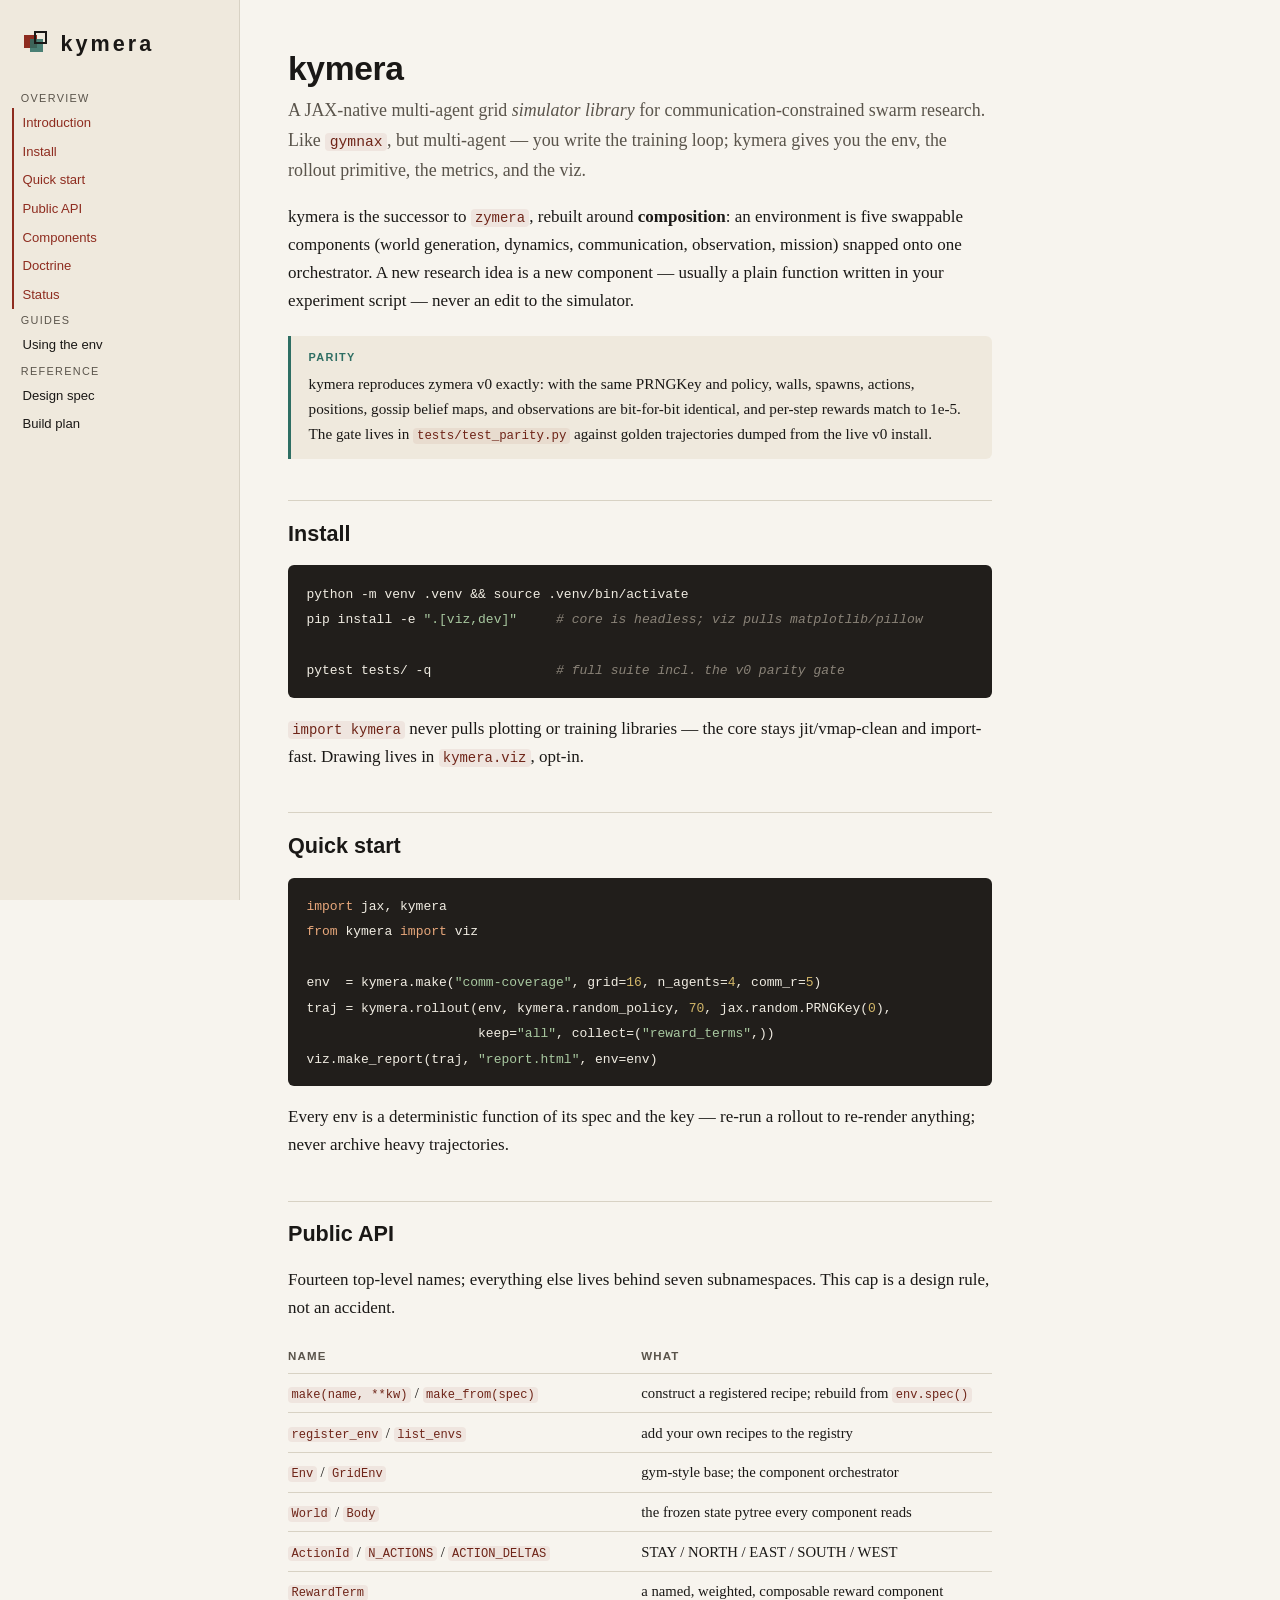
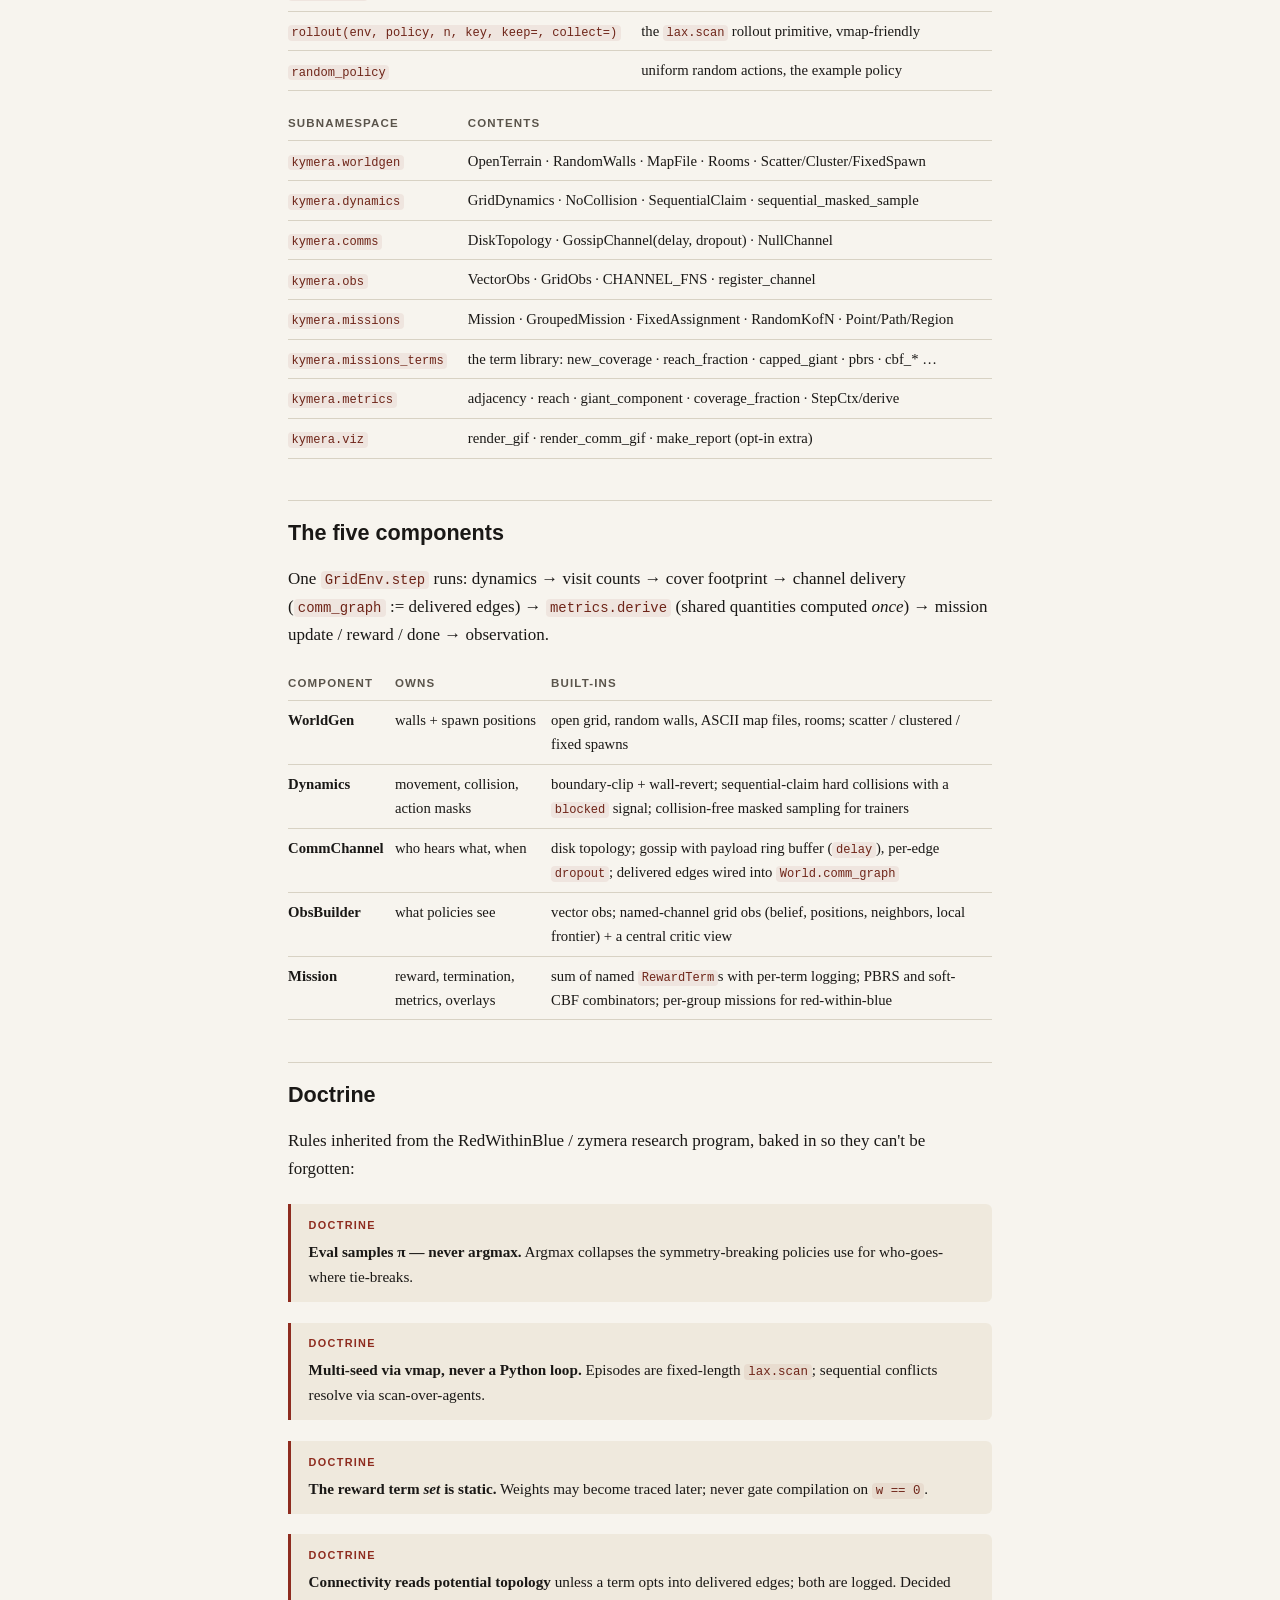
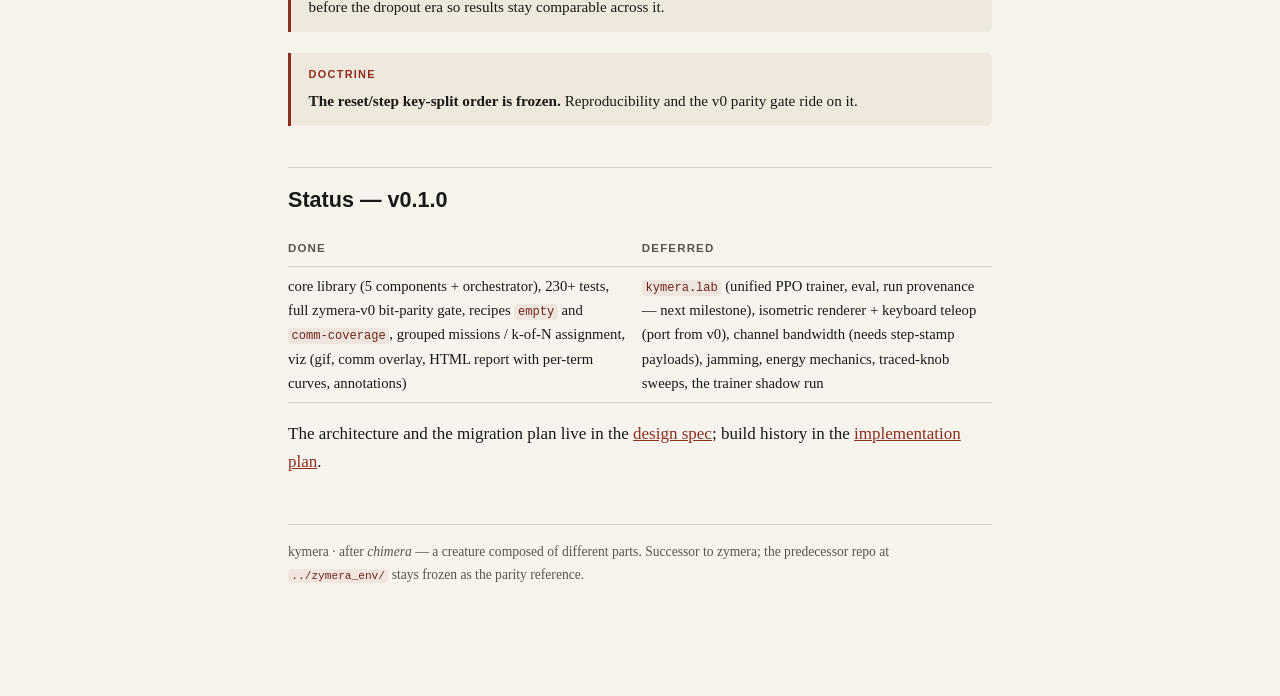
==== docs/index.html @ 515872e5 "feat: viz (gif/comm-overlay/report/annotations) + webpage docs + env tutorial Docs are self-containe" ====
<!DOCTYPE html>
<html lang="en">
<head>
<meta charset="utf-8">
<meta name="viewport" content="width=device-width, initial-scale=1">
<title>kymera — JAX-native multi-agent grid simulator</title>
<link rel="stylesheet" href="style.css">
<script src="docs.js" defer></script>
</head>
<body>

<aside class="sidebar">
  <a class="brand" href="index.html">
    <svg width="30" height="30" viewBox="0 0 30 30" aria-hidden="true">
      <rect x="3"  y="7" width="13" height="13" fill="#8e2c1f"/>
      <rect x="9"  y="11" width="13" height="13" fill="#2e6e63" opacity="0.85"/>
      <rect x="14" y="4" width="11" height="11" fill="none" stroke="#1a1816" stroke-width="2"/>
    </svg>
    <span class="name">kymera</span>
  </a>
  <nav>
    <span class="group">Overview</span>
    <a href="index.html">Introduction</a>
    <a href="index.html#install">Install</a>
    <a href="index.html#quickstart">Quick start</a>
    <a href="index.html#api">Public API</a>
    <a href="index.html#components">Components</a>
    <a href="index.html#doctrine">Doctrine</a>
    <a href="index.html#status">Status</a>
    <span class="group">Guides</span>
    <a href="tutorial-env.html">Using the env</a>
    <span class="group">Reference</span>
    <a href="specs/2026-06-11-kymera-design.md">Design spec</a>
    <a href="plans/2026-06-12-kymera-implementation.md">Build plan</a>
  </nav>
</aside>

<main>
<section>
  <h1>kymera</h1>
  <p class="lede">A JAX-native multi-agent grid <em>simulator library</em> for
  communication-constrained swarm research. Like <code>gymnax</code>, but
  multi-agent — you write the training loop; kymera gives you the env, the
  rollout primitive, the metrics, and the viz.</p>

  <p>kymera is the successor to <code>zymera</code>, rebuilt around
  <strong>composition</strong>: an environment is five swappable components
  (world generation, dynamics, communication, observation, mission) snapped
  onto one orchestrator. A new research idea is a new component — usually a
  plain function written in your experiment script — never an edit to the
  simulator.</p>

  <div class="parity"><span class="tag">Parity</span>
  kymera reproduces zymera&nbsp;v0 exactly: with the same PRNGKey and policy,
  walls, spawns, actions, positions, gossip belief maps, and observations are
  bit-for-bit identical, and per-step rewards match to 1e-5. The gate lives in
  <code>tests/test_parity.py</code> against golden trajectories dumped from the
  live v0 install.</div>
</section>

<section id="install">
  <h2>Install</h2>
  <pre><code>python -m venv .venv && source .venv/bin/activate
pip install -e ".[viz,dev]"     # core is headless; viz pulls matplotlib/pillow

pytest tests/ -q                # full suite incl. the v0 parity gate</code></pre>
  <p><code>import kymera</code> never pulls plotting or training libraries —
  the core stays jit/vmap-clean and import-fast. Drawing lives in
  <code>kymera.viz</code>, opt-in.</p>
</section>

<section id="quickstart">
  <h2>Quick start</h2>
  <pre><code>import jax, kymera
from kymera import viz

env  = kymera.make("comm-coverage", grid=16, n_agents=4, comm_r=5)
traj = kymera.rollout(env, kymera.random_policy, 70, jax.random.PRNGKey(0),
                      keep="all", collect=("reward_terms",))
viz.make_report(traj, "report.html", env=env)</code></pre>
  <p>Every env is a deterministic function of its spec and the key — re-run a
  rollout to re-render anything; never archive heavy trajectories.</p>
</section>

<section id="api">
  <h2>Public API</h2>
  <p>Fourteen top-level names; everything else lives behind seven
  subnamespaces. This cap is a design rule, not an accident.</p>
  <table>
    <tr><th>name</th><th>what</th></tr>
    <tr><td><code>make(name, **kw)</code> / <code>make_from(spec)</code></td>
        <td>construct a registered recipe; rebuild from <code>env.spec()</code></td></tr>
    <tr><td><code>register_env</code> / <code>list_envs</code></td>
        <td>add your own recipes to the registry</td></tr>
    <tr><td><code>Env</code> / <code>GridEnv</code></td>
        <td>gym-style base; the component orchestrator</td></tr>
    <tr><td><code>World</code> / <code>Body</code></td>
        <td>the frozen state pytree every component reads</td></tr>
    <tr><td><code>ActionId</code> / <code>N_ACTIONS</code> / <code>ACTION_DELTAS</code></td>
        <td>STAY / NORTH / EAST / SOUTH / WEST</td></tr>
    <tr><td><code>RewardTerm</code></td>
        <td>a named, weighted, composable reward component</td></tr>
    <tr><td><code>rollout(env, policy, n, key, keep=, collect=)</code></td>
        <td>the <code>lax.scan</code> rollout primitive, vmap-friendly</td></tr>
    <tr><td><code>random_policy</code></td>
        <td>uniform random actions, the example policy</td></tr>
  </table>
  <table>
    <tr><th>subnamespace</th><th>contents</th></tr>
    <tr><td><code>kymera.worldgen</code></td><td>OpenTerrain · RandomWalls · MapFile · Rooms · Scatter/Cluster/FixedSpawn</td></tr>
    <tr><td><code>kymera.dynamics</code></td><td>GridDynamics · NoCollision · SequentialClaim · sequential_masked_sample</td></tr>
    <tr><td><code>kymera.comms</code></td><td>DiskTopology · GossipChannel(delay, dropout) · NullChannel</td></tr>
    <tr><td><code>kymera.obs</code></td><td>VectorObs · GridObs · CHANNEL_FNS · register_channel</td></tr>
    <tr><td><code>kymera.missions</code></td><td>Mission · GroupedMission · FixedAssignment · RandomKofN · Point/Path/Region</td></tr>
    <tr><td><code>kymera.missions_terms</code></td><td>the term library: new_coverage · reach_fraction · capped_giant · pbrs · cbf_* …</td></tr>
    <tr><td><code>kymera.metrics</code></td><td>adjacency · reach · giant_component · coverage_fraction · StepCtx/derive</td></tr>
    <tr><td><code>kymera.viz</code></td><td>render_gif · render_comm_gif · make_report (opt-in extra)</td></tr>
  </table>
</section>

<section id="components">
  <h2>The five components</h2>
  <p>One <code>GridEnv.step</code> runs: dynamics → visit counts → cover
  footprint → channel delivery (<code>comm_graph</code> := delivered edges) →
  <code>metrics.derive</code> (shared quantities computed <em>once</em>) →
  mission update / reward / done → observation.</p>
  <table>
    <tr><th>component</th><th>owns</th><th>built-ins</th></tr>
    <tr><td><strong>WorldGen</strong></td><td>walls + spawn positions</td>
        <td>open grid, random walls, ASCII map files, rooms; scatter / clustered / fixed spawns</td></tr>
    <tr><td><strong>Dynamics</strong></td><td>movement, collision, action masks</td>
        <td>boundary-clip + wall-revert; sequential-claim hard collisions with a <code>blocked</code> signal; collision-free masked sampling for trainers</td></tr>
    <tr><td><strong>CommChannel</strong></td><td>who hears what, when</td>
        <td>disk topology; gossip with payload ring buffer (<code>delay</code>), per-edge <code>dropout</code>; delivered edges wired into <code>World.comm_graph</code></td></tr>
    <tr><td><strong>ObsBuilder</strong></td><td>what policies see</td>
        <td>vector obs; named-channel grid obs (belief, positions, neighbors, local frontier) + a central critic view</td></tr>
    <tr><td><strong>Mission</strong></td><td>reward, termination, metrics, overlays</td>
        <td>sum of named <code>RewardTerm</code>s with per-term logging; PBRS and soft-CBF combinators; per-group missions for red-within-blue</td></tr>
  </table>
</section>

<section id="doctrine">
  <h2>Doctrine</h2>
  <p>Rules inherited from the RedWithinBlue / zymera research program, baked in
  so they can't be forgotten:</p>
  <div class="doctrine"><span class="tag">Doctrine</span>
  <strong>Eval samples π — never argmax.</strong> Argmax collapses the
  symmetry-breaking policies use for who-goes-where tie-breaks.</div>
  <div class="doctrine"><span class="tag">Doctrine</span>
  <strong>Multi-seed via vmap, never a Python loop.</strong> Episodes are
  fixed-length <code>lax.scan</code>; sequential conflicts resolve via
  scan-over-agents.</div>
  <div class="doctrine"><span class="tag">Doctrine</span>
  <strong>The reward term <em>set</em> is static.</strong> Weights may become
  traced later; never gate compilation on <code>w == 0</code>.</div>
  <div class="doctrine"><span class="tag">Doctrine</span>
  <strong>Connectivity reads potential topology</strong> unless a term opts
  into delivered edges; both are logged. Decided before the dropout era so
  results stay comparable across it.</div>
  <div class="doctrine"><span class="tag">Doctrine</span>
  <strong>The reset/step key-split order is frozen.</strong> Reproducibility
  and the v0 parity gate ride on it.</div>
</section>

<section id="status">
  <h2>Status — v0.1.0</h2>
  <table>
    <tr><th>done</th><th>deferred</th></tr>
    <tr>
      <td>core library (5 components + orchestrator), 230+ tests, full zymera-v0
      bit-parity gate, recipes <code>empty</code> and <code>comm-coverage</code>,
      grouped missions / k-of-N assignment, viz (gif, comm overlay, HTML report
      with per-term curves, annotations)</td>
      <td><code>kymera.lab</code> (unified PPO trainer, eval, run provenance —
      next milestone), isometric renderer + keyboard teleop (port from v0),
      channel bandwidth (needs step-stamp payloads), jamming, energy mechanics,
      traced-knob sweeps, the trainer shadow run</td>
    </tr>
  </table>
  <p>The architecture and the migration plan live in the
  <a href="specs/2026-06-11-kymera-design.md">design spec</a>; build history in
  the <a href="plans/2026-06-12-kymera-implementation.md">implementation plan</a>.</p>
</section>

<p class="footnote">kymera · after <em>chimera</em> — a creature composed of
different parts. Successor to zymera; the predecessor repo at
<code>../zymera_env/</code> stays frozen as the parity reference.</p>
</main>
</body>
</html>
---- docs/style.css ----
/* kymera docs — technical-editorial. Self-contained: no CDN, no web fonts. */

:root {
  --paper: #f7f4ee;
  --paper-deep: #efe9dd;
  --ink: #1a1816;
  --ink-soft: #5a544b;
  --ox: #8e2c1f;          /* oxblood — links, accents, doctrine */
  --teal: #2e6e63;        /* parity / success */
  --code-bg: #211e1b;
  --code-ink: #f0ece2;
  --rule: #d8d2c4;
  --serif: Charter, 'Iowan Old Style', Georgia, 'Times New Roman', serif;
  --display: 'Avenir Next', Avenir, 'Helvetica Neue', Helvetica, sans-serif;
  --mono: 'SF Mono', Menlo, Consolas, monospace;
}

* { box-sizing: border-box; }

body {
  margin: 0;
  background: var(--paper);
  color: var(--ink);
  font: 17px/1.65 var(--serif);
}

/* ---- layout ---- */
.sidebar {
  position: fixed; top: 0; left: 0; bottom: 0; width: 240px;
  background: var(--paper-deep);
  border-right: 1px solid var(--rule);
  padding: 1.6rem 1.3rem;
  overflow-y: auto;
}
main {
  margin-left: 240px;
  padding: 3rem 3rem 6rem;
  max-width: 50rem;
}
@media (max-width: 860px) {
  .sidebar { position: static; width: auto; border-right: 0;
             border-bottom: 1px solid var(--rule); }
  main { margin-left: 0; padding: 1.5rem; }
}

/* ---- brand ---- */
.brand { display: flex; align-items: center; gap: .6rem; margin-bottom: 1.6rem;
         text-decoration: none; color: var(--ink); }
.brand svg { flex: none; }
.brand .name {
  font-family: var(--display); font-weight: 600; font-size: 1.35rem;
  letter-spacing: .14em; text-transform: lowercase;
}

/* ---- nav ---- */
.sidebar nav { font-family: var(--display); font-size: .82rem; }
.sidebar nav .group { margin: 1.1rem 0 .3rem; color: var(--ink-soft);
  text-transform: uppercase; letter-spacing: .12em; font-size: .68rem; }
.sidebar nav a { display: block; padding: .22rem 0; color: var(--ink);
  text-decoration: none; border-left: 2px solid transparent; padding-left: .55rem;
  margin-left: -.57rem; }
.sidebar nav a:hover { color: var(--ox); }
.sidebar nav a.active { color: var(--ox); border-left-color: var(--ox); }

/* ---- typography ---- */
h1, h2, h3 { font-family: var(--display); font-weight: 600; line-height: 1.25; }
h1 { font-size: 2.1rem; letter-spacing: -.01em; margin: 0 0 .4rem; }
h1 + .lede { font-size: 1.12rem; color: var(--ink-soft); margin-top: 0; }
h2 { font-size: 1.35rem; margin-top: 2.6rem; padding-top: 1.2rem;
     border-top: 1px solid var(--rule); }
h3 { font-size: 1.05rem; margin-top: 1.8rem; }
a { color: var(--ox); }
hr { border: 0; border-top: 1px solid var(--rule); margin: 2.4rem 0; }

/* ---- code ---- */
code {
  font: .82em var(--mono);
  background: rgba(142, 44, 31, .07);
  color: #6e2418;
  padding: .08em .3em; border-radius: 4px;
}
pre {
  background: var(--code-bg); color: var(--code-ink);
  padding: .95rem 1.15rem; border-radius: 6px;
  overflow-x: auto; line-height: 1.5;
}
pre code { background: none; color: inherit; padding: 0; font-size: 13px; }
.tok-kw { color: #e8a87c; }
.tok-str { color: #a8c8a0; }
.tok-com { color: #8a8378; font-style: italic; }
.tok-num { color: #d4b86a; }
.tok-out { color: #8a8378; }   /* printed output lines, marked with ⇒ */

/* ---- tables ---- */
table { border-collapse: collapse; width: 100%; font-size: .92rem; margin: 1rem 0; }
th { font-family: var(--display); font-size: .72rem; text-transform: uppercase;
     letter-spacing: .1em; text-align: left; color: var(--ink-soft); }
th, td { padding: .45rem .7rem .45rem 0; border-bottom: 1px solid var(--rule);
         vertical-align: top; }
td code { white-space: nowrap; }

/* ---- callouts ---- */
.doctrine, .parity, .warn {
  margin: 1.3rem 0; padding: .8rem 1.1rem; border-radius: 0 6px 6px 0;
  font-size: .95rem; background: var(--paper-deep);
}
.doctrine { border-left: 3px solid var(--ox); }
.parity   { border-left: 3px solid var(--teal); }
.warn     { border-left: 3px solid #b8860b; }
.doctrine .tag, .parity .tag, .warn .tag {
  font-family: var(--display); font-size: .68rem; font-weight: 600;
  text-transform: uppercase; letter-spacing: .12em; display: block;
  margin-bottom: .25rem;
}
.doctrine .tag { color: var(--ox); }
.parity .tag   { color: var(--teal); }
.warn .tag     { color: #8a6508; }

/* ---- entrance ---- */
main > section { opacity: 0; transform: translateY(10px);
  animation: rise .55s ease-out forwards; }
main > section:nth-of-type(1) { animation-delay: .05s; }
main > section:nth-of-type(2) { animation-delay: .12s; }
main > section:nth-of-type(3) { animation-delay: .19s; }
main > section:nth-of-type(n+4) { animation-delay: .26s; }
@keyframes rise { to { opacity: 1; transform: none; } }
@media (prefers-reduced-motion: reduce) {
  main > section { animation: none; opacity: 1; transform: none; }
}

.footnote { color: var(--ink-soft); font-size: .85rem; margin-top: 3rem;
            border-top: 1px solid var(--rule); padding-top: 1rem; }
kbd { font: .8em var(--mono); border: 1px solid var(--rule); border-radius: 4px;
      padding: 0 .3em; background: var(--paper-deep); }
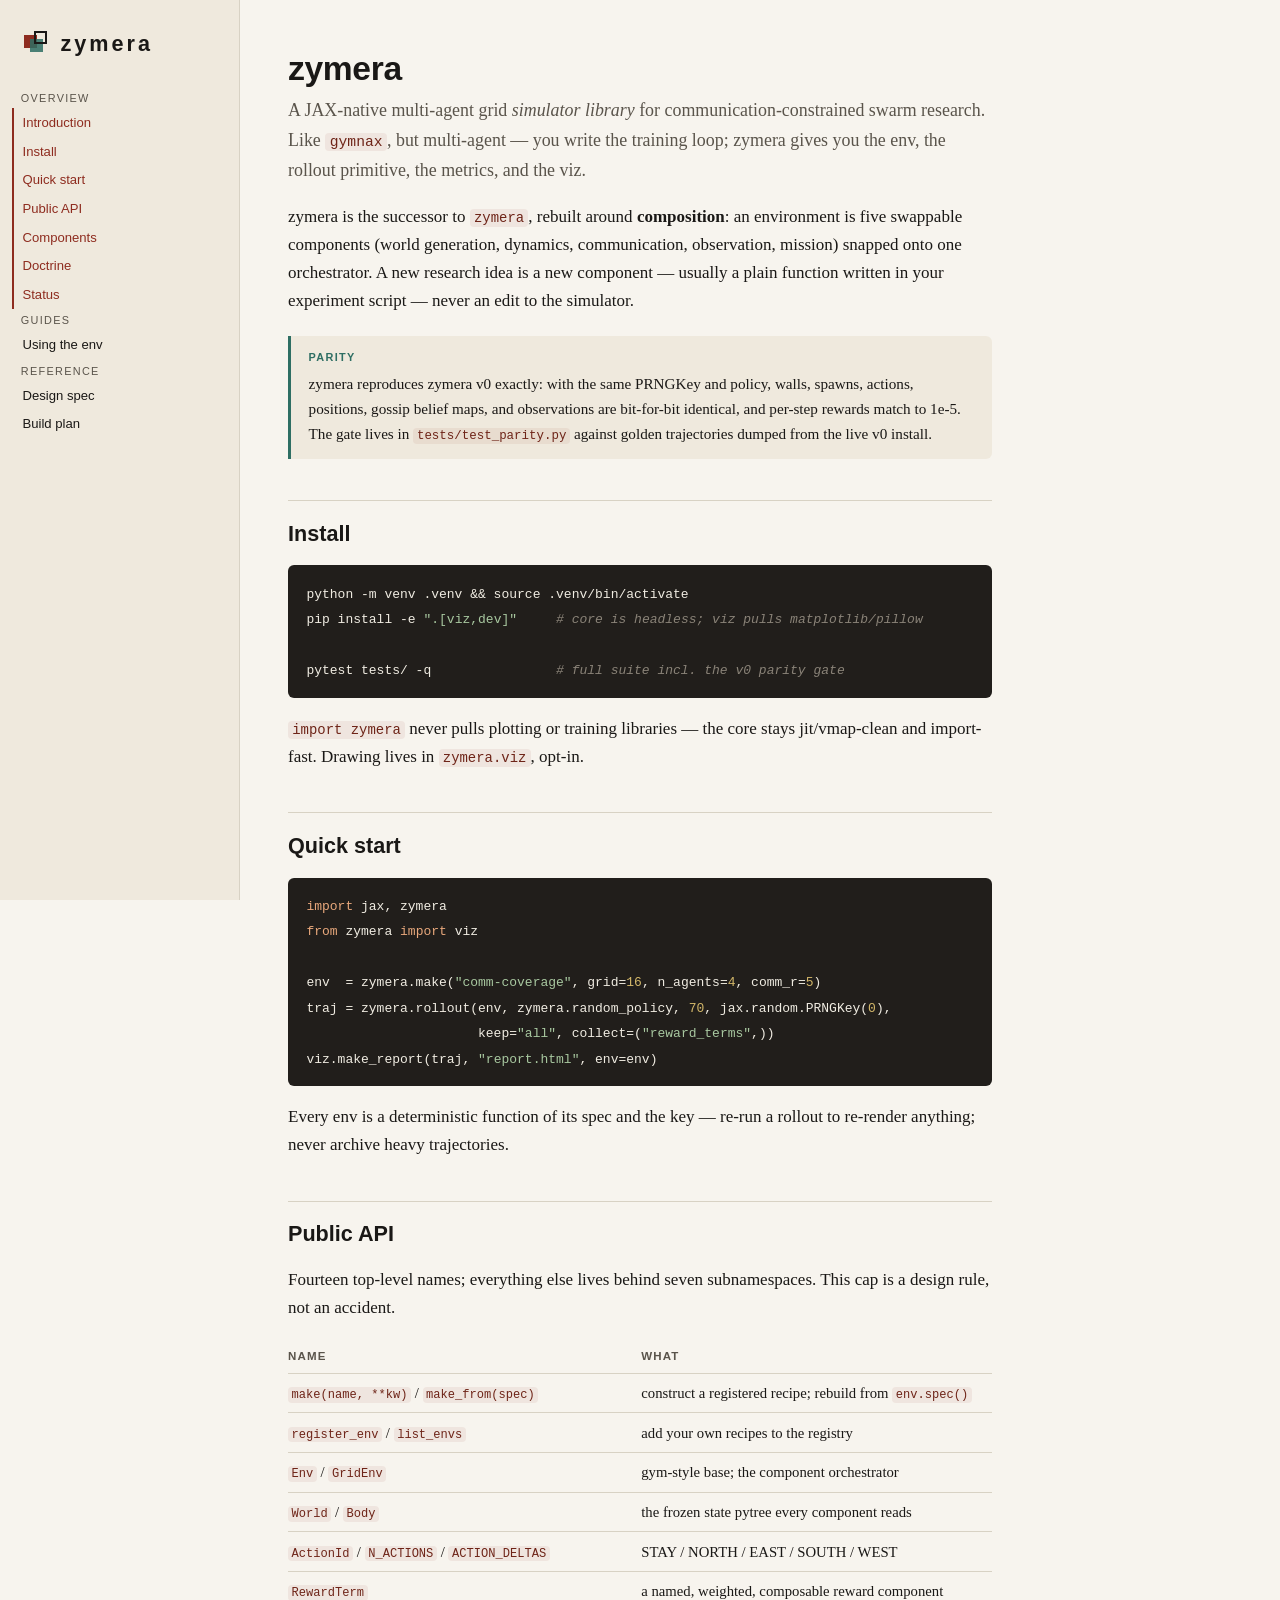
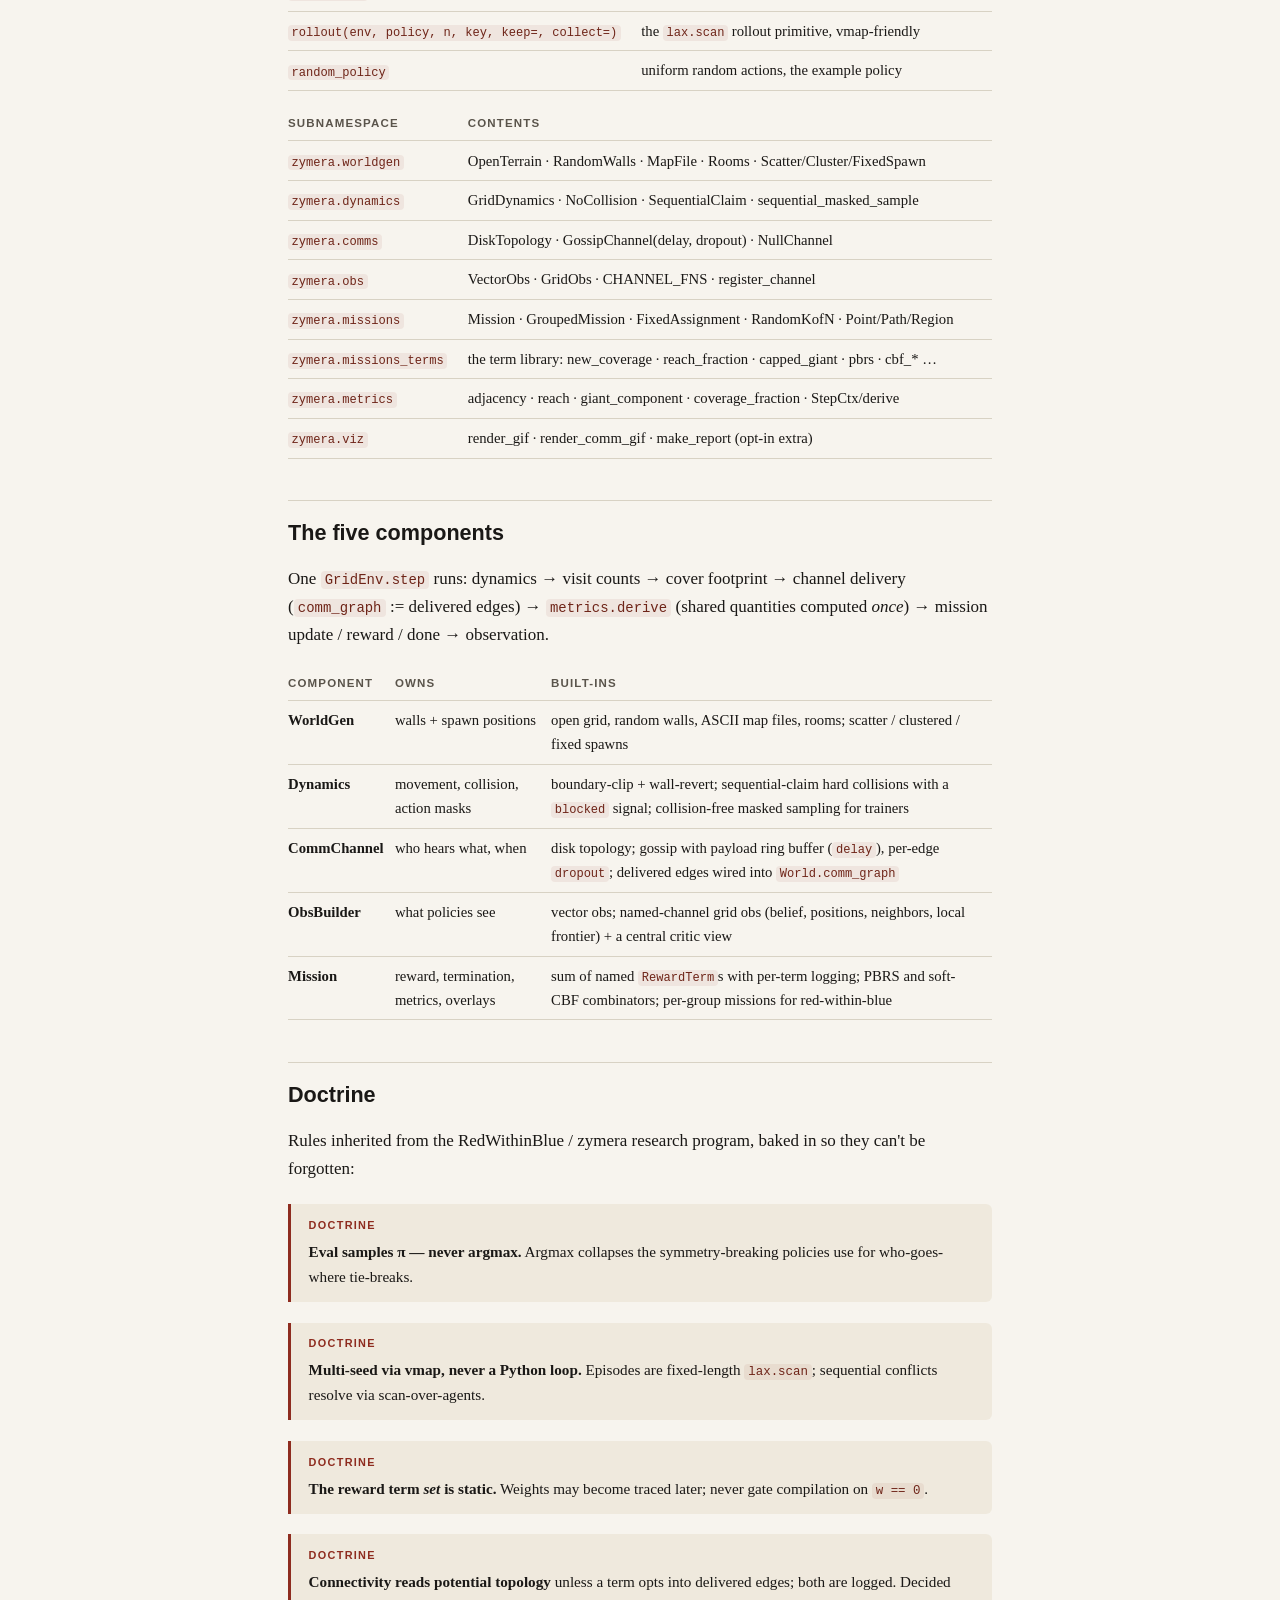
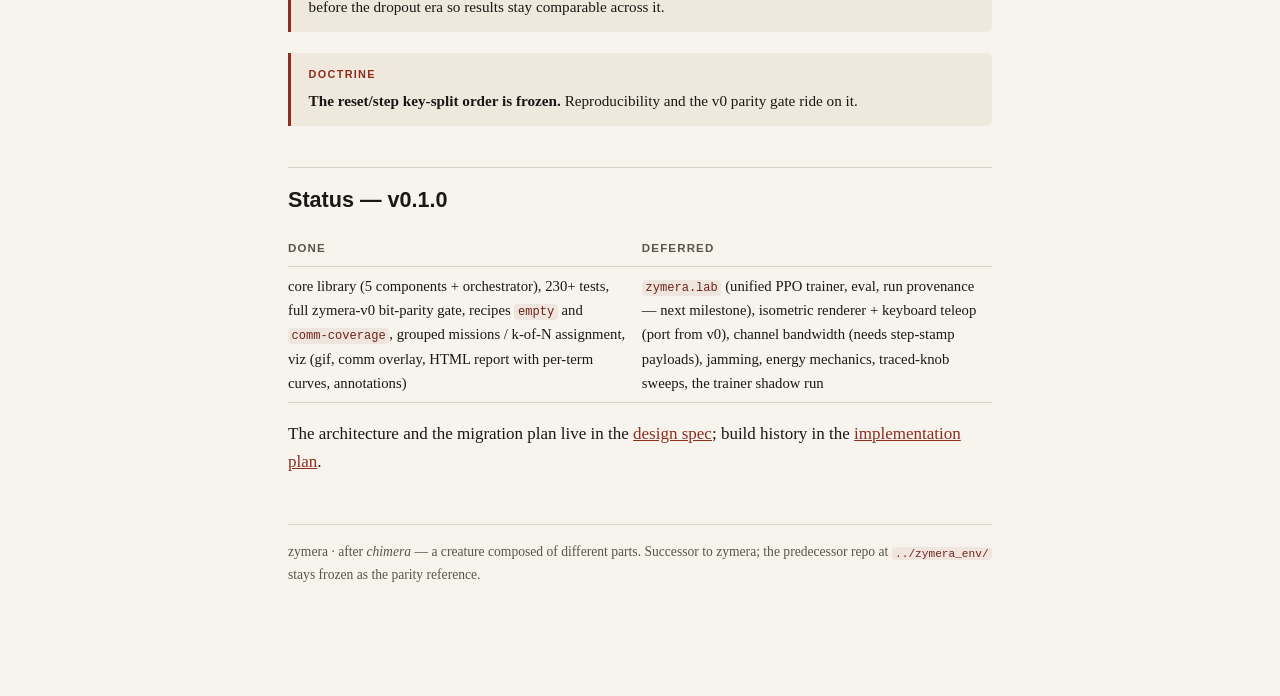
==== commit 15f26216: "rename: kymera -> zymera/zymera_lab everywhere (folder, docs, refs); 216 green Co-Authored-By: Claud" ====
--- a/docs/index.html
+++ b/docs/index.html
@@ -3,7 +3,7 @@
 <head>
 <meta charset="utf-8">
 <meta name="viewport" content="width=device-width, initial-scale=1">
-<title>kymera — JAX-native multi-agent grid simulator</title>
+<title>zymera — JAX-native multi-agent grid simulator</title>
 <link rel="stylesheet" href="style.css">
 <script src="docs.js" defer></script>
 </head>
@@ -16,7 +16,7 @@
       <rect x="9"  y="11" width="13" height="13" fill="#2e6e63" opacity="0.85"/>
       <rect x="14" y="4" width="11" height="11" fill="none" stroke="#1a1816" stroke-width="2"/>
     </svg>
-    <span class="name">kymera</span>
+    <span class="name">zymera</span>
   </a>
   <nav>
     <span class="group">Overview</span>
@@ -30,20 +30,20 @@
     <span class="group">Guides</span>
     <a href="tutorial-env.html">Using the env</a>
     <span class="group">Reference</span>
-    <a href="specs/2026-06-11-kymera-design.md">Design spec</a>
-    <a href="plans/2026-06-12-kymera-implementation.md">Build plan</a>
+    <a href="specs/2026-06-11-zymera-design.md">Design spec</a>
+    <a href="plans/2026-06-12-zymera-implementation.md">Build plan</a>
   </nav>
 </aside>
 
 <main>
 <section>
-  <h1>kymera</h1>
+  <h1>zymera</h1>
   <p class="lede">A JAX-native multi-agent grid <em>simulator library</em> for
   communication-constrained swarm research. Like <code>gymnax</code>, but
-  multi-agent — you write the training loop; kymera gives you the env, the
+  multi-agent — you write the training loop; zymera gives you the env, the
   rollout primitive, the metrics, and the viz.</p>
 
-  <p>kymera is the successor to <code>zymera</code>, rebuilt around
+  <p>zymera is the successor to <code>zymera</code>, rebuilt around
   <strong>composition</strong>: an environment is five swappable components
   (world generation, dynamics, communication, observation, mission) snapped
   onto one orchestrator. A new research idea is a new component — usually a
@@ -51,7 +51,7 @@
   simulator.</p>
 
   <div class="parity"><span class="tag">Parity</span>
-  kymera reproduces zymera&nbsp;v0 exactly: with the same PRNGKey and policy,
+  zymera reproduces zymera&nbsp;v0 exactly: with the same PRNGKey and policy,
   walls, spawns, actions, positions, gossip belief maps, and observations are
   bit-for-bit identical, and per-step rewards match to 1e-5. The gate lives in
   <code>tests/test_parity.py</code> against golden trajectories dumped from the
@@ -64,18 +64,18 @@
 pip install -e ".[viz,dev]"     # core is headless; viz pulls matplotlib/pillow
 
 pytest tests/ -q                # full suite incl. the v0 parity gate</code></pre>
-  <p><code>import kymera</code> never pulls plotting or training libraries —
+  <p><code>import zymera</code> never pulls plotting or training libraries —
   the core stays jit/vmap-clean and import-fast. Drawing lives in
-  <code>kymera.viz</code>, opt-in.</p>
+  <code>zymera.viz</code>, opt-in.</p>
 </section>
 
 <section id="quickstart">
   <h2>Quick start</h2>
-  <pre><code>import jax, kymera
-from kymera import viz
+  <pre><code>import jax, zymera
+from zymera import viz
 
-env  = kymera.make("comm-coverage", grid=16, n_agents=4, comm_r=5)
-traj = kymera.rollout(env, kymera.random_policy, 70, jax.random.PRNGKey(0),
+env  = zymera.make("comm-coverage", grid=16, n_agents=4, comm_r=5)
+traj = zymera.rollout(env, zymera.random_policy, 70, jax.random.PRNGKey(0),
                       keep="all", collect=("reward_terms",))
 viz.make_report(traj, "report.html", env=env)</code></pre>
   <p>Every env is a deterministic function of its spec and the key — re-run a
@@ -107,14 +107,14 @@
   </table>
   <table>
     <tr><th>subnamespace</th><th>contents</th></tr>
-    <tr><td><code>kymera.worldgen</code></td><td>OpenTerrain · RandomWalls · MapFile · Rooms · Scatter/Cluster/FixedSpawn</td></tr>
-    <tr><td><code>kymera.dynamics</code></td><td>GridDynamics · NoCollision · SequentialClaim · sequential_masked_sample</td></tr>
-    <tr><td><code>kymera.comms</code></td><td>DiskTopology · GossipChannel(delay, dropout) · NullChannel</td></tr>
-    <tr><td><code>kymera.obs</code></td><td>VectorObs · GridObs · CHANNEL_FNS · register_channel</td></tr>
-    <tr><td><code>kymera.missions</code></td><td>Mission · GroupedMission · FixedAssignment · RandomKofN · Point/Path/Region</td></tr>
-    <tr><td><code>kymera.missions_terms</code></td><td>the term library: new_coverage · reach_fraction · capped_giant · pbrs · cbf_* …</td></tr>
-    <tr><td><code>kymera.metrics</code></td><td>adjacency · reach · giant_component · coverage_fraction · StepCtx/derive</td></tr>
-    <tr><td><code>kymera.viz</code></td><td>render_gif · render_comm_gif · make_report (opt-in extra)</td></tr>
+    <tr><td><code>zymera.worldgen</code></td><td>OpenTerrain · RandomWalls · MapFile · Rooms · Scatter/Cluster/FixedSpawn</td></tr>
+    <tr><td><code>zymera.dynamics</code></td><td>GridDynamics · NoCollision · SequentialClaim · sequential_masked_sample</td></tr>
+    <tr><td><code>zymera.comms</code></td><td>DiskTopology · GossipChannel(delay, dropout) · NullChannel</td></tr>
+    <tr><td><code>zymera.obs</code></td><td>VectorObs · GridObs · CHANNEL_FNS · register_channel</td></tr>
+    <tr><td><code>zymera.missions</code></td><td>Mission · GroupedMission · FixedAssignment · RandomKofN · Point/Path/Region</td></tr>
+    <tr><td><code>zymera.missions_terms</code></td><td>the term library: new_coverage · reach_fraction · capped_giant · pbrs · cbf_* …</td></tr>
+    <tr><td><code>zymera.metrics</code></td><td>adjacency · reach · giant_component · coverage_fraction · StepCtx/derive</td></tr>
+    <tr><td><code>zymera.viz</code></td><td>render_gif · render_comm_gif · make_report (opt-in extra)</td></tr>
   </table>
 </section>
 
@@ -171,18 +171,18 @@
       bit-parity gate, recipes <code>empty</code> and <code>comm-coverage</code>,
       grouped missions / k-of-N assignment, viz (gif, comm overlay, HTML report
       with per-term curves, annotations)</td>
-      <td><code>kymera.lab</code> (unified PPO trainer, eval, run provenance —
+      <td><code>zymera.lab</code> (unified PPO trainer, eval, run provenance —
       next milestone), isometric renderer + keyboard teleop (port from v0),
       channel bandwidth (needs step-stamp payloads), jamming, energy mechanics,
       traced-knob sweeps, the trainer shadow run</td>
     </tr>
   </table>
   <p>The architecture and the migration plan live in the
-  <a href="specs/2026-06-11-kymera-design.md">design spec</a>; build history in
-  the <a href="plans/2026-06-12-kymera-implementation.md">implementation plan</a>.</p>
+  <a href="specs/2026-06-11-zymera-design.md">design spec</a>; build history in
+  the <a href="plans/2026-06-12-zymera-implementation.md">implementation plan</a>.</p>
 </section>
 
-<p class="footnote">kymera · after <em>chimera</em> — a creature composed of
+<p class="footnote">zymera · after <em>chimera</em> — a creature composed of
 different parts. Successor to zymera; the predecessor repo at
 <code>../zymera_env/</code> stays frozen as the parity reference.</p>
 </main>
--- a/docs/style.css
+++ b/docs/style.css
@@ -1,4 +1,4 @@
-/* kymera docs — technical-editorial. Self-contained: no CDN, no web fonts. */
+/* zymera docs — technical-editorial. Self-contained: no CDN, no web fonts. */
 
 :root {
   --paper: #f7f4ee;
